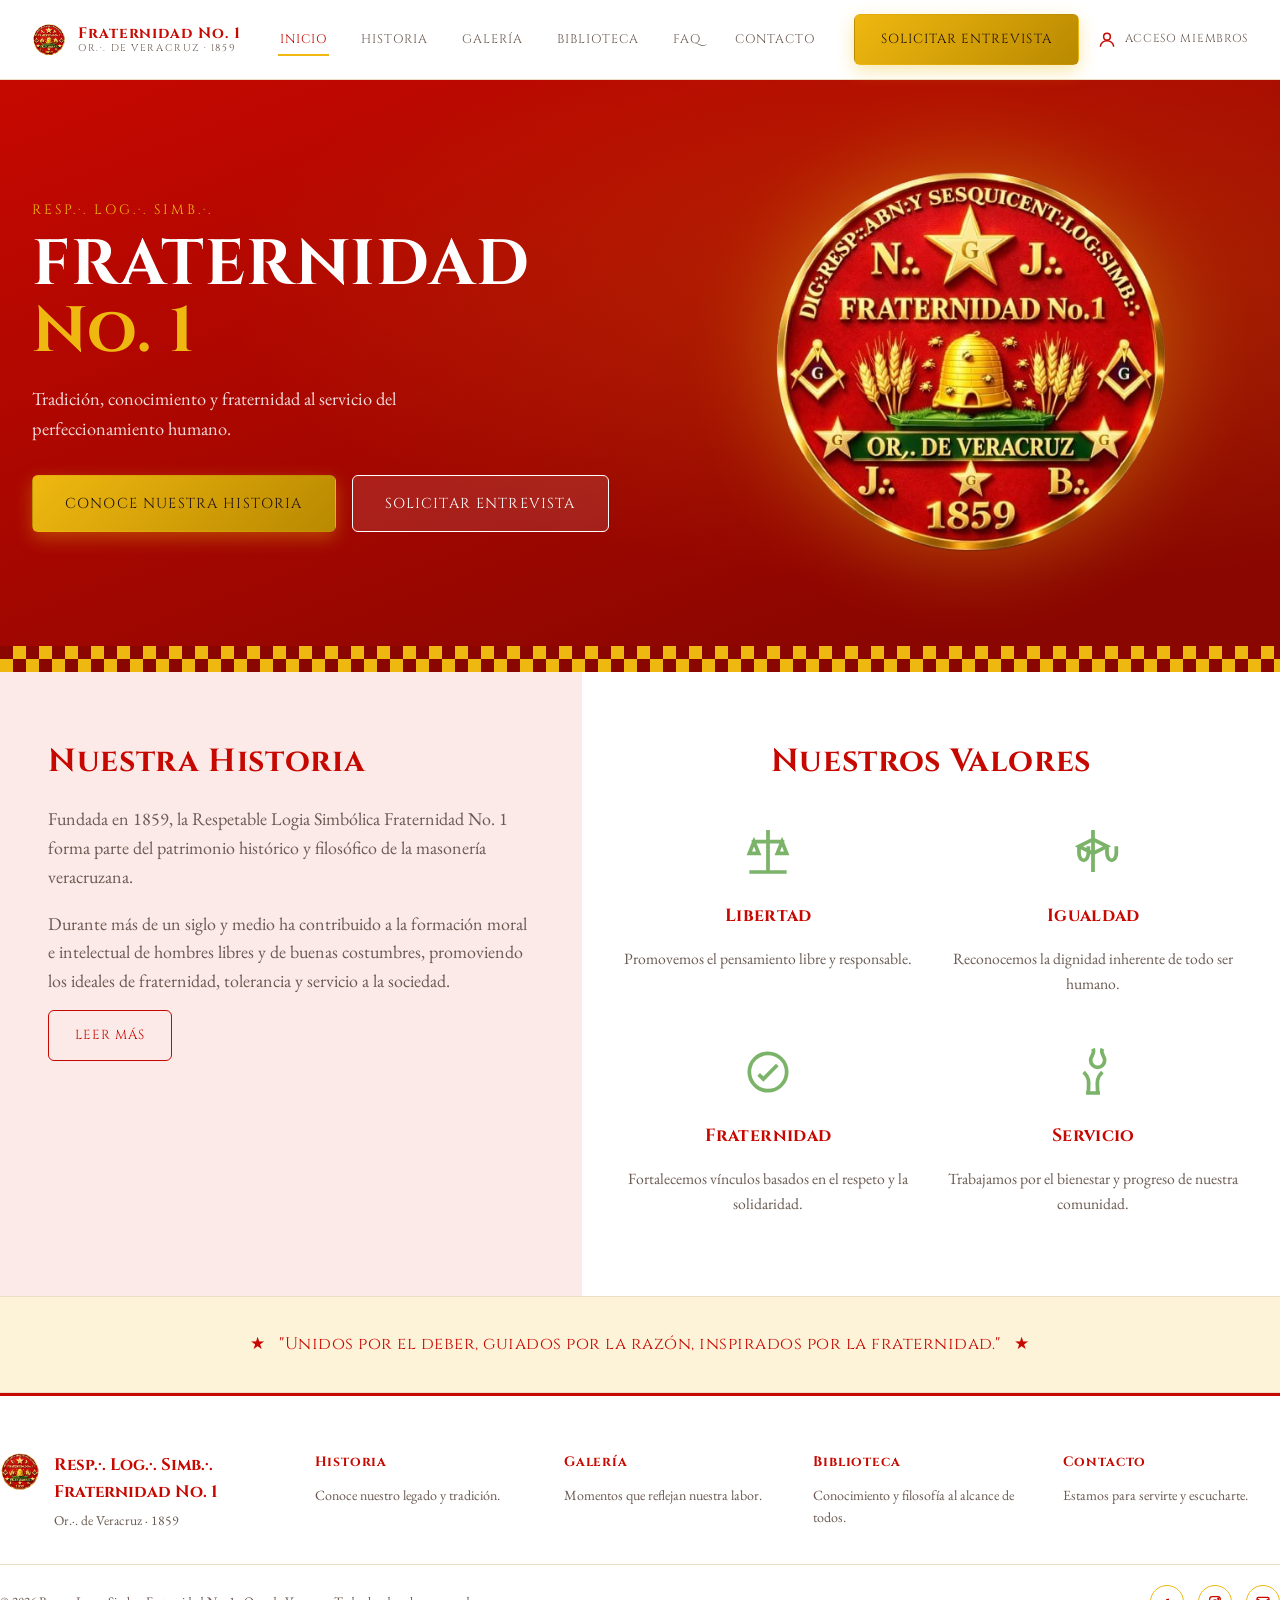
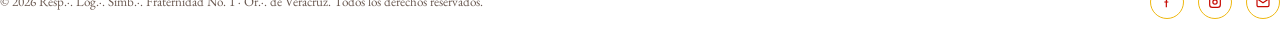
==== index.html @ 9564b1d0 "Corrige imagen rota del héroe en index.html seal.png fue eliminado del repo pero index.html seguía r" ====
<!DOCTYPE html>
<html lang="es">
<head>
<meta charset="UTF-8">
<meta name="viewport" content="width=device-width, initial-scale=1">
<title>Fraternidad No. 1 · Resp.·. Log.·. Simb.·. | Or.·. de Veracruz</title>
<meta name="description" content="Respetable Logia Simbólica Fraternidad No. 1, Or.·. de Veracruz. Tradición, conocimiento y fraternidad desde 1859.">
<link rel="icon" href="assets/img/mark.png" type="image/png">
<link rel="stylesheet" href="assets/css/style.css">
<link rel="preconnect" href="https://fonts.googleapis.com">
<link href="https://fonts.googleapis.com/css2?family=Cinzel:wght@500;600;700&family=EB+Garamond:ital,wght@0,400;0,500;1,400&display=swap" rel="stylesheet">
</head>
<body>

<header class="encabezado">
  <nav class="nav">
    <a href="index.html" class="marca">
      <img src="assets/img/mark.png" class="icono-marca" alt="">
      <span class="texto-marca">
        <strong>Fraternidad No. 1</strong>
        <span>Or.·. de Veracruz · 1859</span>
      </span>
    </a>

    <ul class="nav-links">
      <li><a href="index.html">Inicio</a></li>
      <li><a href="historia.html">Historia</a></li>
      <li><a href="galeria.html">Galería</a></li>
      <li><a href="biblioteca.html">Biblioteca</a></li>
      <li><a href="faq.html">FAQ</a></li>
      <li><a href="contacto.html">Contacto</a></li>
    </ul>

    <div class="nav-acciones">
      <a href="contacto.html#entrevista" class="btn btn-oro">Solicitar Entrevista</a>
      <a href="#" data-enlace="erp" target="_blank" rel="noopener" class="enlace-miembros">
        <svg viewBox="0 0 24 24" fill="none" stroke="currentColor" stroke-width="1.8"><circle cx="12" cy="8" r="4"/><path d="M4 20c0-4 3.6-7 8-7s8 3 8 7"/></svg>
        <span>Acceso Miembros</span>
      </a>
      <button class="nav-alterna" aria-label="Abrir menú">
        <span></span><span></span><span></span>
      </button>
    </div>
  </nav>
</header>

<main>

  <section class="heroe">
    <div class="heroe-grid">
      <div class="heroe-texto">
        <div class="heroe-eyebrow">Resp.·. Log.·. Simb.·.</div>
        <h1>FRATERNIDAD<br><span class="oro">No. 1</span></h1>
        <p>Tradición, conocimiento y fraternidad al servicio del perfeccionamiento humano.</p>
        <div class="heroe-botones">
          <a href="historia.html" class="btn btn-oro btn-grande">Conoce Nuestra Historia</a>
          <a href="contacto.html#entrevista" class="btn btn-contorno btn-grande">Solicitar Entrevista</a>
        </div>
      </div>
      <div class="heroe-arte">
        <img src="assets/img/mark.png" alt="Logotipo de la Resp.·. Log.·. Simb.·. Fraternidad No. 1">
      </div>
    </div>
    <div class="franja-damero"></div>
  </section>

  <section class="historia-valores">
    <div class="panel-historia">
      <h2>Nuestra Historia</h2>
      <p>Fundada en 1859, la Respetable Logia Simbólica Fraternidad No. 1 forma parte del patrimonio histórico y filosófico de la masonería veracruzana.</p>
      <p>Durante más de un siglo y medio ha contribuido a la formación moral e intelectual de hombres libres y de buenas costumbres, promoviendo los ideales de fraternidad, tolerancia y servicio a la sociedad.</p>
      <a href="historia.html" class="btn btn-contorno">Leer Más</a>
    </div>
    <div class="panel-valores">
      <h2>Nuestros Valores</h2>
      <div class="valores-grid">
        <div class="valor">
          <svg class="icono-valor" viewBox="0 0 24 24" fill="none" stroke="currentColor" stroke-width="1.6"><path d="M12 3v18M5 8h14M4 21h16M6 8l-2 5h4l-2-5zm12 0l-2 5h4l-2-5z"/></svg>
          <h3>Libertad</h3>
          <p>Promovemos el pensamiento libre y responsable.</p>
        </div>
        <div class="valor">
          <svg class="icono-valor" viewBox="0 0 24 24" fill="none" stroke="currentColor" stroke-width="1.6"><path d="M12 3v18M12 7l-6 3 6 3 6-3-6-3zM6 10v3a2 3 0 004 0v-3M18 10v3a2 3 0 004 0v-3"/></svg>
          <h3>Igualdad</h3>
          <p>Reconocemos la dignidad inherente de todo ser humano.</p>
        </div>
        <div class="valor">
          <svg class="icono-valor" viewBox="0 0 24 24" fill="none" stroke="currentColor" stroke-width="1.6"><path d="M8 13l2 2 6-6M4 12a8 8 0 1016 0 8 8 0 00-16 0z"/></svg>
          <h3>Fraternidad</h3>
          <p>Fortalecemos vínculos basados en el respeto y la solidaridad.</p>
        </div>
        <div class="valor">
          <svg class="icono-valor" viewBox="0 0 24 24" fill="none" stroke="currentColor" stroke-width="1.6"><path d="M12 2c1 2-1 3-1 5a3 3 0 006 0c0-2-2-3-1-5M9 21h6M10 21c0-4 1-6-2-9M14 21c0-4-1-6 2-9"/></svg>
          <h3>Servicio</h3>
          <p>Trabajamos por el bienestar y progreso de nuestra comunidad.</p>
        </div>
      </div>
    </div>
  </section>

  <section class="franja-cita">
    <p>★ &nbsp; "Unidos por el deber, guiados por la razón, inspirados por la fraternidad." &nbsp; ★</p>
  </section>

</main>

<footer class="pie">
  <div class="contenedor pie-grid">
    <div class="pie-marca">
      <img src="assets/img/mark.png" class="icono-marca" alt="">
      <div>
        <strong>Resp.·. Log.·. Simb.·. Fraternidad No. 1</strong>
        <span>Or.·. de Veracruz · 1859</span>
      </div>
    </div>
    <div class="pie-columna">
      <h4>Historia</h4>
      <p><a href="historia.html">Conoce nuestro legado y tradición.</a></p>
    </div>
    <div class="pie-columna">
      <h4>Galería</h4>
      <p><a href="galeria.html">Momentos que reflejan nuestra labor.</a></p>
    </div>
    <div class="pie-columna">
      <h4>Biblioteca</h4>
      <p><a href="biblioteca.html">Conocimiento y filosofía al alcance de todos.</a></p>
    </div>
    <div class="pie-columna">
      <h4>Contacto</h4>
      <p><a href="contacto.html">Estamos para servirte y escucharte.</a></p>
    </div>
  </div>
  <div class="contenedor pie-inferior">
    <span>© 2026 Resp.·. Log.·. Simb.·. Fraternidad No. 1 · Or.·. de Veracruz. Todos los derechos reservados.</span>
    <div class="pie-social">
      <a href="#" aria-label="Facebook"><svg viewBox="0 0 24 24" fill="none" stroke="currentColor" stroke-width="1.8"><path d="M15 8h-2a2 2 0 00-2 2v10M8 12h6"/></svg></a>
      <a href="#" aria-label="Instagram"><svg viewBox="0 0 24 24" fill="none" stroke="currentColor" stroke-width="1.8"><rect x="4" y="4" width="16" height="16" rx="4"/><circle cx="12" cy="12" r="3.2"/><circle cx="17" cy="7" r="1"/></svg></a>
      <a href="contacto.html" aria-label="Correo"><svg viewBox="0 0 24 24" fill="none" stroke="currentColor" stroke-width="1.8"><rect x="3" y="5" width="18" height="14" rx="2"/><path d="M3 7l9 6 9-6"/></svg></a>
    </div>
  </div>
</footer>

<script src="assets/js/config.js"></script>
<script src="assets/js/main.js"></script>
</body>
</html>
---- assets/css/style.css ----
/* =========================================================
   Fraternidad No. 1 — hoja de estilos del sitio público
   Paleta institucional validada en Memoria_Tecnica.md (MT-0021):
   rojo #C60800, dorado #EFB810, blanco #FFFFFF, verde #7BB369.
   Rojo se usa como color de énfasis (encabezado interno, pie,
   héroe); blanco es el fondo principal de lectura del sitio.
   ========================================================= */

:root{
  --rojo:#C60800;
  --rojo-oscuro:#8a0600;
  --rojo-tenue:#fbeae8;
  --dorado:#EFB810;
  --dorado-oscuro:#b98900;
  --dorado-tenue:#fdf3d8;
  --verde:#7BB369;
  --verde-oscuro:#5c8f4c;
  --blanco:#FFFFFF;
  --texto:#241411;
  --texto-tenue:#6b5a52;
  --borde:#ecdfc6;
  --sombra: 0 12px 30px rgba(198,8,0,.08);
  --radio:6px;
  --fuente-titulo:'Cinzel', Georgia, 'Times New Roman', serif;
  --fuente-texto:'EB Garamond', Georgia, serif;
  --max-ancho:1360px;
}

*,*::before,*::after{box-sizing:border-box;}
html{scroll-behavior:smooth;}
body{
  margin:0;
  background:var(--blanco);
  color:var(--texto);
  font-family:var(--fuente-texto);
  font-size:18px;
  line-height:1.6;
}
img{max-width:100%;display:block;}
a{color:inherit;text-decoration:none;}
ul{list-style:none;margin:0;padding:0;}
h1,h2,h3,h4{
  font-family:var(--fuente-titulo);
  color:var(--rojo);
  margin:0 0 .5em;
  letter-spacing:.02em;
}
.contenedor{
  max-width:var(--max-ancho);
  margin:0 auto;
  padding:0 32px;
}
.oro{color:var(--dorado-oscuro);}
.sr-solo{
  position:absolute;width:1px;height:1px;overflow:hidden;
  clip:rect(0,0,0,0);white-space:nowrap;
}

/* ---------- Botones ---------- */
.btn{
  display:inline-flex;
  align-items:center;
  gap:.5em;
  padding:14px 26px;
  border-radius:var(--radio);
  font-family:var(--fuente-titulo);
  font-size:.82rem;
  letter-spacing:.08em;
  text-transform:uppercase;
  border:1px solid transparent;
  cursor:pointer;
  transition:transform .15s ease, box-shadow .15s ease, background .2s ease;
}
.btn:hover{transform:translateY(-2px);}
.btn-oro{
  background:linear-gradient(135deg,var(--dorado),var(--dorado-oscuro) 100%);
  color:var(--texto);
  box-shadow:0 6px 18px rgba(239,184,16,.35);
}
.btn-oro:hover{box-shadow:0 10px 24px rgba(239,184,16,.5);}
.btn-contorno{
  background:transparent;
  border-color:var(--rojo);
  color:var(--rojo);
}
.btn-contorno:hover{background:var(--rojo-tenue);}
/* variante para botones sobre fondos rojos (héroe, banners internos) */
.heroe .btn-contorno{
  border-color:var(--blanco);
  color:var(--blanco);
  background:rgba(255,255,255,.1);
}
.heroe .btn-contorno:hover{background:rgba(255,255,255,.2);}
.btn-grande{padding:16px 32px;font-size:.9rem;}

/* ---------- Encabezado / navegación ---------- */
.encabezado{
  position:sticky;
  top:0;
  z-index:100;
  background:var(--blanco);
  border-bottom:1px solid var(--borde);
}
.nav{
  display:flex;
  align-items:center;
  justify-content:space-between;
  gap:24px;
  padding:14px 32px;
  max-width:var(--max-ancho);
  margin:0 auto;
}
.marca{
  display:flex;
  align-items:center;
  gap:12px;
  font-family:var(--fuente-titulo);
}
.marca .icono-marca{width:34px;height:34px;color:var(--rojo);flex:none;}
.marca .texto-marca{display:flex;flex-direction:column;line-height:1.15;}
.marca .texto-marca strong{font-size:.95rem;letter-spacing:.06em;color:var(--rojo);}
.marca .texto-marca span{font-size:.62rem;letter-spacing:.16em;color:var(--texto-tenue);text-transform:uppercase;}

.nav-links{
  display:flex;
  gap:30px;
  flex:1;
  justify-content:center;
  font-family:var(--fuente-titulo);
  font-size:.78rem;
  letter-spacing:.08em;
  text-transform:uppercase;
}
.nav-links a{
  padding:6px 2px;
  border-bottom:2px solid transparent;
  color:var(--texto-tenue);
  transition:color .15s ease, border-color .15s ease;
}
.nav-links a:hover,
.nav-links a.activo{color:var(--rojo);border-color:var(--dorado);}

.nav-acciones{display:flex;align-items:center;gap:18px;}
.enlace-miembros{
  display:flex;
  align-items:center;
  gap:8px;
  font-family:var(--fuente-titulo);
  font-size:.72rem;
  letter-spacing:.06em;
  text-transform:uppercase;
  color:var(--texto-tenue);
}
.enlace-miembros svg{width:20px;height:20px;color:var(--rojo);}
.enlace-miembros:hover{color:var(--rojo);}

.nav-alterna{
  display:none;
  flex-direction:column;
  gap:5px;
  background:none;
  border:none;
  cursor:pointer;
  padding:6px;
}
.nav-alterna span{width:24px;height:2px;background:var(--rojo);}

/* ---------- Héroe ---------- */
.heroe{
  position:relative;
  overflow:hidden;
  background:
    radial-gradient(ellipse at 78% 35%, rgba(239,184,16,.18), transparent 55%),
    linear-gradient(160deg, var(--rojo) 0%, var(--rojo-oscuro) 85%);
  padding:76px 0 0;
}
.heroe-grid{
  max-width:var(--max-ancho);
  margin:0 auto;
  padding:0 32px 70px;
  display:grid;
  grid-template-columns:1.05fr .95fr;
  gap:48px;
  align-items:center;
}
.heroe-eyebrow{
  font-family:var(--fuente-titulo);
  letter-spacing:.22em;
  text-transform:uppercase;
  font-size:.85rem;
  color:var(--dorado);
  margin-bottom:10px;
}
.heroe-texto h1{
  font-size:clamp(2.6rem,5vw,4.2rem);
  line-height:1.05;
  margin-bottom:14px;
  color:var(--blanco);
}
.heroe-texto h1 .oro{color:var(--dorado);}
.heroe-texto p{
  font-size:1.15rem;
  color:rgba(255,255,255,.85);
  max-width:46ch;
  margin-bottom:32px;
}
.heroe-botones{display:flex;gap:16px;flex-wrap:wrap;}
.heroe-arte{
  position:relative;
  display:flex;
  justify-content:center;
}
.heroe-arte img{
  width:min(420px,90%);
  filter:drop-shadow(0 0 46px rgba(239,184,16,.4));
}
.franja-damero{
  height:26px;
  background-image:
    linear-gradient(45deg, var(--dorado) 25%, transparent 25%),
    linear-gradient(-45deg, var(--dorado) 25%, transparent 25%),
    linear-gradient(45deg, transparent 75%, var(--dorado) 75%),
    linear-gradient(-45deg, transparent 75%, var(--dorado) 75%);
  background-size:26px 26px;
  background-position:0 0, 0 13px, 13px -13px, -13px 0px;
  background-color:var(--rojo-oscuro);
}

/* ---------- Historia + valores ---------- */
.historia-valores{
  display:grid;
  grid-template-columns:1fr 1.2fr;
}
.panel-historia{
  background:var(--rojo-tenue);
  padding:64px 48px;
}
.panel-historia h2{font-size:2rem;}
.panel-historia p{color:var(--texto-tenue);margin-bottom:14px;}
.panel-valores{
  background:var(--blanco);
  padding:64px 40px;
}
.panel-valores h2{font-size:2rem;text-align:center;margin-bottom:36px;}
.valores-grid{
  display:grid;
  grid-template-columns:repeat(2,1fr);
  gap:32px;
}
.valor{text-align:center;}
.valor .icono-valor{
  width:56px;height:56px;margin:0 auto 14px;color:var(--verde);
}
.valor h3{font-size:1.1rem;margin-bottom:6px;}
.valor p{color:var(--texto-tenue);font-size:.98rem;}

/* ---------- Cita ---------- */
.franja-cita{
  padding:34px 24px;
  text-align:center;
  background:var(--dorado-tenue);
  border-top:1px solid var(--borde);
  border-bottom:1px solid var(--borde);
}
.franja-cita p{
  font-family:var(--fuente-titulo);
  color:var(--rojo);
  letter-spacing:.03em;
  font-size:1.05rem;
  margin:0;
}

/* ---------- Encabezado de página interna ---------- */
.cabecera-pagina{
  padding:70px 0 54px;
  text-align:center;
  background:
    radial-gradient(ellipse at 50% 0%, rgba(239,184,16,.18), transparent 60%),
    linear-gradient(160deg, var(--rojo), var(--rojo-oscuro));
}
.cabecera-pagina .migaja{
  font-size:.8rem;
  letter-spacing:.1em;
  text-transform:uppercase;
  color:rgba(255,255,255,.75);
  margin-bottom:10px;
}
.cabecera-pagina .migaja a{color:var(--dorado);}
.cabecera-pagina h1{font-size:clamp(2.1rem,4vw,3rem);margin:0;color:var(--blanco);}

/* ---------- Secciones genéricas ---------- */
.seccion{padding:76px 0;}
.seccion-alt{background:var(--dorado-tenue);}
.seccion-titulo{text-align:center;max-width:720px;margin:0 auto 48px;}
.seccion-titulo h2{font-size:2.1rem;}
.seccion-titulo p{color:var(--texto-tenue);}

/* ---------- Galería ---------- */
.galeria-grid{
  display:grid;
  grid-template-columns:repeat(3,1fr);
  gap:22px;
}
.galeria-item{
  aspect-ratio:4/3;
  border-radius:var(--radio);
  border:1px solid var(--borde);
  background:var(--rojo-tenue);
  display:flex;
  flex-direction:column;
  align-items:center;
  justify-content:center;
  gap:10px;
  color:var(--texto-tenue);
  text-align:center;
  padding:18px;
}
.galeria-item svg{width:38px;height:38px;color:var(--rojo);}
.galeria-item span{font-size:.85rem;letter-spacing:.03em;}

/* ---------- Biblioteca (landing de enlace) ---------- */
.biblioteca-tarjeta{
  display:grid;
  grid-template-columns:1fr 1fr;
  gap:48px;
  align-items:center;
  background:linear-gradient(160deg,var(--rojo),var(--rojo-oscuro));
  border-radius:var(--radio);
  padding:52px;
}
.biblioteca-tarjeta h2{font-size:1.9rem;color:var(--blanco);}
.biblioteca-tarjeta p{color:rgba(255,255,255,.85);margin-bottom:26px;}
.biblioteca-lista{margin:0 0 28px;padding:0;}
.biblioteca-lista li{
  padding-left:26px;
  position:relative;
  color:rgba(255,255,255,.85);
  margin-bottom:10px;
}
.biblioteca-lista li::before{
  content:'✦';
  position:absolute;left:0;top:0;
  color:var(--dorado);
}
.biblioteca-arte{
  border:1px dashed rgba(255,255,255,.45);
  border-radius:var(--radio);
  padding:40px;
  text-align:center;
  color:rgba(255,255,255,.85);
}
.biblioteca-arte svg{width:64px;height:64px;color:var(--dorado);margin:0 auto 14px;}

.tarjetas-tres{
  display:grid;
  grid-template-columns:repeat(3,1fr);
  gap:26px;
  margin-top:56px;
}
.tarjeta-simple{
  background:var(--blanco);
  border:1px solid var(--borde);
  border-radius:var(--radio);
  padding:28px;
  box-shadow:var(--sombra);
}
.tarjeta-simple svg{width:32px;height:32px;color:var(--verde);margin-bottom:12px;}
.tarjeta-simple h3{font-size:1.05rem;margin-bottom:8px;}
.tarjeta-simple p{color:var(--texto-tenue);font-size:.96rem;margin:0;}

/* ---------- FAQ ---------- */
.faq-lista{max-width:820px;margin:0 auto;}
.faq-item{
  border-bottom:1px solid var(--borde);
}
.faq-pregunta{
  width:100%;
  text-align:left;
  background:none;
  border:none;
  color:var(--texto);
  font-family:var(--fuente-titulo);
  font-size:1.05rem;
  padding:22px 4px;
  display:flex;
  justify-content:space-between;
  align-items:center;
  cursor:pointer;
  gap:16px;
}
.faq-pregunta .mas{color:var(--rojo);font-size:1.4rem;transition:transform .2s ease;flex:none;}
.faq-item.abierto .mas{transform:rotate(45deg);}
.faq-respuesta{
  max-height:0;
  overflow:hidden;
  transition:max-height .25s ease;
  color:var(--texto-tenue);
}
.faq-item.abierto .faq-respuesta{max-height:280px;}
.faq-respuesta p{padding:0 4px 22px;margin:0;}

/* ---------- Contacto ---------- */
.contacto-grid{
  display:grid;
  grid-template-columns:1fr 1fr;
  gap:48px;
}
.contacto-info .item-contacto{
  display:flex;
  gap:16px;
  margin-bottom:26px;
}
.contacto-info svg{width:26px;height:26px;color:var(--rojo);flex:none;}
.contacto-info h3{font-size:1rem;margin-bottom:4px;}
.contacto-info p{color:var(--texto-tenue);margin:0;}

.form-contacto{
  background:var(--dorado-tenue);
  border:1px solid var(--borde);
  border-radius:var(--radio);
  padding:36px;
  display:flex;
  flex-direction:column;
  gap:18px;
}
.campo{display:flex;flex-direction:column;gap:6px;}
.campo label{
  font-family:var(--fuente-titulo);
  font-size:.72rem;
  letter-spacing:.08em;
  text-transform:uppercase;
  color:var(--texto-tenue);
}
.campo input,.campo textarea,.campo select{
  background:var(--blanco);
  border:1px solid var(--borde);
  border-radius:4px;
  padding:12px 14px;
  color:var(--texto);
  font-family:var(--fuente-texto);
  font-size:1rem;
}
.campo input:focus,.campo textarea:focus,.campo select:focus{
  outline:none;
  border-color:var(--rojo);
}
.nota-form{font-size:.85rem;color:var(--texto-tenue);margin:0;}

/* ---------- Pie de página ---------- */
.pie{background:var(--blanco);border-top:3px solid var(--rojo);}
.pie-grid{
  display:grid;
  grid-template-columns:1.3fr repeat(4,1fr);
  gap:32px;
  padding:56px 0 32px;
}
.pie-marca{display:flex;gap:14px;}
.pie-marca .icono-marca{width:40px;height:40px;color:var(--rojo);flex:none;}
.pie-marca strong{display:block;font-family:var(--fuente-titulo);color:var(--rojo);font-size:1.05rem;}
.pie-marca span{display:block;color:var(--texto-tenue);font-size:.85rem;margin-top:4px;}
.pie-columna h4{
  font-family:var(--fuente-titulo);
  font-size:.85rem;
  letter-spacing:.06em;
  color:var(--rojo);
  margin-bottom:10px;
}
.pie-columna p{color:var(--texto-tenue);font-size:.88rem;margin:0;}
.pie-columna a:hover{color:var(--rojo);}
.pie-inferior{
  border-top:1px solid var(--borde);
  padding:20px 0;
  display:flex;
  justify-content:space-between;
  align-items:center;
  flex-wrap:wrap;
  gap:12px;
  color:var(--texto-tenue);
  font-size:.82rem;
}
.pie-social{display:flex;gap:14px;}
.pie-social a{
  width:34px;height:34px;
  border:1px solid var(--dorado);
  border-radius:50%;
  display:flex;align-items:center;justify-content:center;
  color:var(--rojo);
}
.pie-social svg{width:16px;height:16px;}

/* ---------- Responsivo ---------- */
@media (max-width:980px){
  .heroe-grid,.historia-valores,.contacto-grid,.biblioteca-tarjeta{grid-template-columns:1fr;}
  .panel-historia,.panel-valores{padding:48px 28px;}
  .valores-grid,.galeria-grid,.tarjetas-tres{grid-template-columns:repeat(2,1fr);}
  .pie-grid{grid-template-columns:repeat(2,1fr);}
}
@media (max-width:760px){
  .nav-links,.nav-acciones .btn,.enlace-miembros span{display:none;}
  .nav-alterna{display:flex;}
  .nav.abierto .nav-links{
    display:flex;
    position:absolute;
    top:100%;left:0;right:0;
    background:var(--blanco);
    flex-direction:column;
    padding:20px 32px;
    gap:16px;
    border-bottom:1px solid var(--borde);
  }
  .valores-grid,.galeria-grid,.tarjetas-tres{grid-template-columns:1fr;}
  .pie-grid{grid-template-columns:1fr;}
}
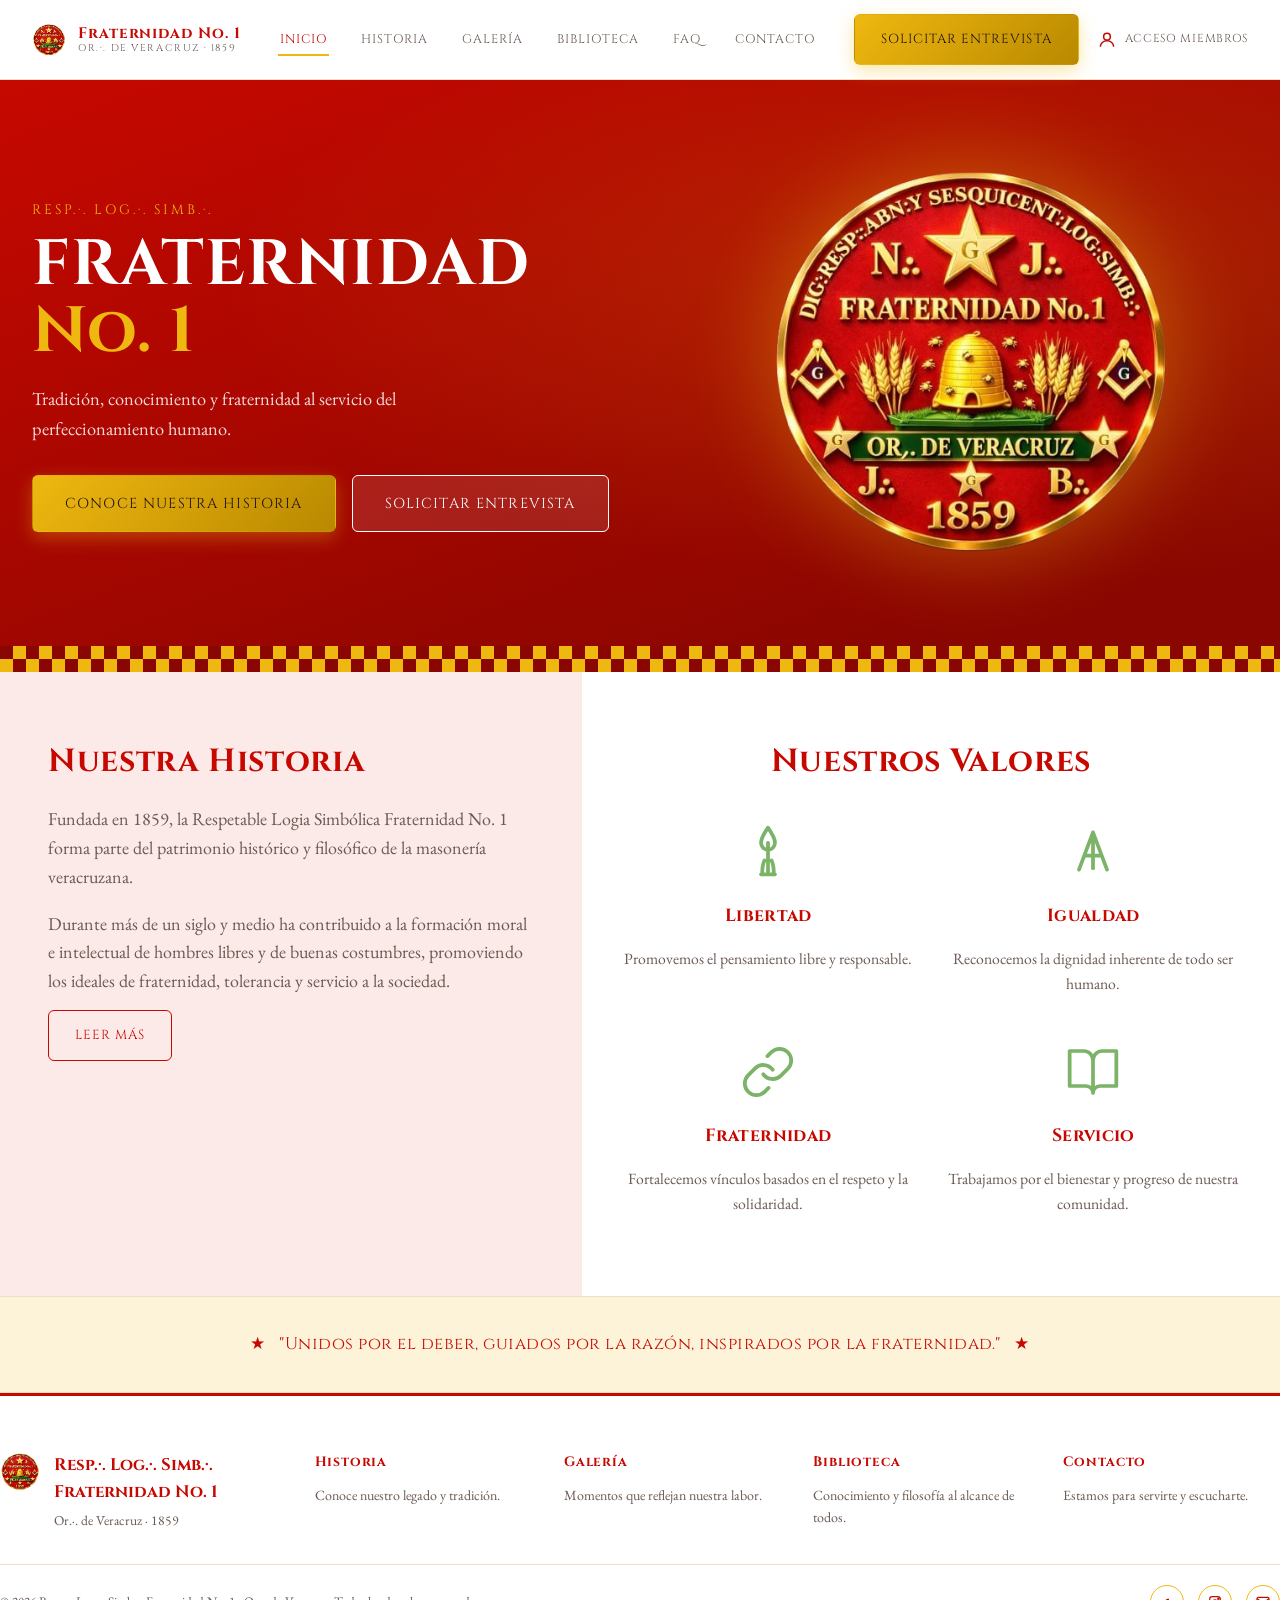
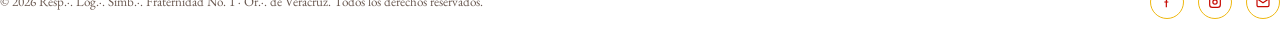
==== commit a4c1a2e2: "Sustituye íconos genéricos de Nuestros Valores por símbolos institucionales Los íconos previos (bala" ====
--- a/index.html
+++ b/index.html
@@ -75,22 +75,22 @@
       <h2>Nuestros Valores</h2>
       <div class="valores-grid">
         <div class="valor">
-          <svg class="icono-valor" viewBox="0 0 24 24" fill="none" stroke="currentColor" stroke-width="1.6"><path d="M12 3v18M5 8h14M4 21h16M6 8l-2 5h4l-2-5zm12 0l-2 5h4l-2-5z"/></svg>
+          <svg class="icono-valor" viewBox="0 0 24 24" fill="none" stroke="currentColor" stroke-width="1.6" stroke-linecap="round" stroke-linejoin="round"><path d="M12 2c1.8 2.6 3 4.6 3 6.5a3 3 0 01-6 0c0-1.9 1.2-3.9 3-6.5z M12 8.5V22 M9 22h6 M9.5 22c0-3 .3-4.6 1-6 M14.5 22c0-3-.3-4.6-1-6"/></svg>
           <h3>Libertad</h3>
           <p>Promovemos el pensamiento libre y responsable.</p>
         </div>
         <div class="valor">
-          <svg class="icono-valor" viewBox="0 0 24 24" fill="none" stroke="currentColor" stroke-width="1.6"><path d="M12 3v18M12 7l-6 3 6 3 6-3-6-3zM6 10v3a2 3 0 004 0v-3M18 10v3a2 3 0 004 0v-3"/></svg>
+          <svg class="icono-valor" viewBox="0 0 24 24" fill="none" stroke="currentColor" stroke-width="1.6" stroke-linecap="round" stroke-linejoin="round"><path d="M12 4L6 20 M12 4L18 20 M8.5 14h7 M12 4v14.5"/><circle cx="12" cy="19.3" r="0.9" fill="currentColor" stroke="none"/></svg>
           <h3>Igualdad</h3>
           <p>Reconocemos la dignidad inherente de todo ser humano.</p>
         </div>
         <div class="valor">
-          <svg class="icono-valor" viewBox="0 0 24 24" fill="none" stroke="currentColor" stroke-width="1.6"><path d="M8 13l2 2 6-6M4 12a8 8 0 1016 0 8 8 0 00-16 0z"/></svg>
+          <svg class="icono-valor" viewBox="0 0 24 24" fill="none" stroke="currentColor" stroke-width="1.6" stroke-linecap="round" stroke-linejoin="round"><path d="M10 13a5 5 0 007.54.54l3-3a5 5 0 00-7.07-7.07l-1.72 1.71 M14 11a5 5 0 00-7.54-.54l-3 3a5 5 0 007.07 7.07l1.71-1.71"/></svg>
           <h3>Fraternidad</h3>
           <p>Fortalecemos vínculos basados en el respeto y la solidaridad.</p>
         </div>
         <div class="valor">
-          <svg class="icono-valor" viewBox="0 0 24 24" fill="none" stroke="currentColor" stroke-width="1.6"><path d="M12 2c1 2-1 3-1 5a3 3 0 006 0c0-2-2-3-1-5M9 21h6M10 21c0-4 1-6-2-9M14 21c0-4-1-6 2-9"/></svg>
+          <svg class="icono-valor" viewBox="0 0 24 24" fill="none" stroke="currentColor" stroke-width="1.6" stroke-linecap="round" stroke-linejoin="round"><path d="M2 3h6a4 4 0 014 4v14a3 3 0 00-3-3H2z M22 3h-6a4 4 0 00-4 4v14a3 3 0 013-3h7z"/></svg>
           <h3>Servicio</h3>
           <p>Trabajamos por el bienestar y progreso de nuestra comunidad.</p>
         </div>
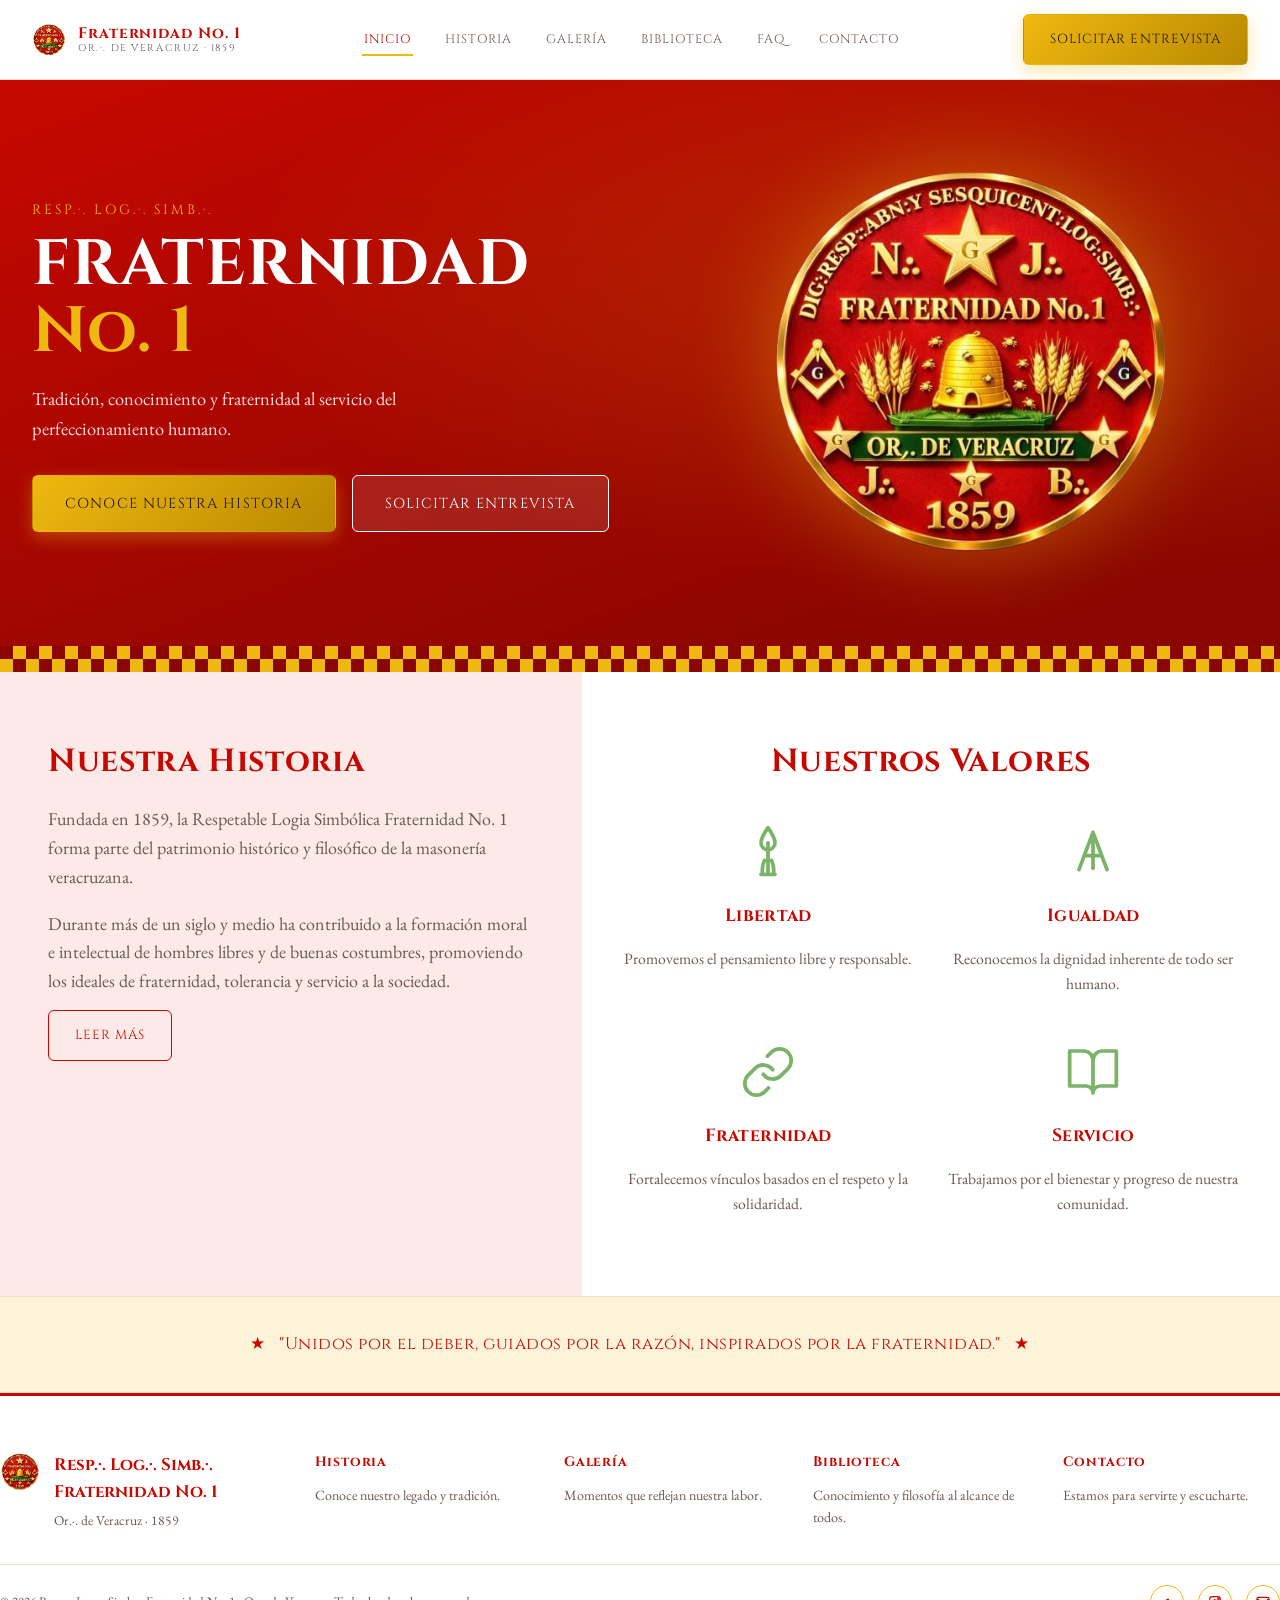
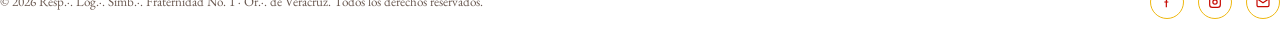
==== commit 8ea01372: "Quita enlace de Acceso Miembros del menú de navegación El nuevo Fraternitas-ERP aún no está listo pa" ====
--- a/index.html
+++ b/index.html
@@ -33,10 +33,6 @@
 
     <div class="nav-acciones">
       <a href="contacto.html#entrevista" class="btn btn-oro">Solicitar Entrevista</a>
-      <a href="#" data-enlace="erp" target="_blank" rel="noopener" class="enlace-miembros">
-        <svg viewBox="0 0 24 24" fill="none" stroke="currentColor" stroke-width="1.8"><circle cx="12" cy="8" r="4"/><path d="M4 20c0-4 3.6-7 8-7s8 3 8 7"/></svg>
-        <span>Acceso Miembros</span>
-      </a>
       <button class="nav-alterna" aria-label="Abrir menú">
         <span></span><span></span><span></span>
       </button>
@@ -133,8 +129,8 @@
   <div class="contenedor pie-inferior">
     <span>© 2026 Resp.·. Log.·. Simb.·. Fraternidad No. 1 · Or.·. de Veracruz. Todos los derechos reservados.</span>
     <div class="pie-social">
-      <a href="#" aria-label="Facebook"><svg viewBox="0 0 24 24" fill="none" stroke="currentColor" stroke-width="1.8"><path d="M15 8h-2a2 2 0 00-2 2v10M8 12h6"/></svg></a>
-      <a href="#" aria-label="Instagram"><svg viewBox="0 0 24 24" fill="none" stroke="currentColor" stroke-width="1.8"><rect x="4" y="4" width="16" height="16" rx="4"/><circle cx="12" cy="12" r="3.2"/><circle cx="17" cy="7" r="1"/></svg></a>
+      <a href="https://www.facebook.com/rlsfraternidadnum1" target="_blank" rel="noopener" aria-label="Facebook"><svg viewBox="0 0 24 24" fill="none" stroke="currentColor" stroke-width="1.8"><path d="M15 8h-2a2 2 0 00-2 2v10M8 12h6"/></svg></a>
+      <a href="https://www.instagram.com/r.l.s.fraternidad.no.1/" target="_blank" rel="noopener" aria-label="Instagram"><svg viewBox="0 0 24 24" fill="none" stroke="currentColor" stroke-width="1.8"><rect x="4" y="4" width="16" height="16" rx="4"/><circle cx="12" cy="12" r="3.2"/><circle cx="17" cy="7" r="1"/></svg></a>
       <a href="contacto.html" aria-label="Correo"><svg viewBox="0 0 24 24" fill="none" stroke="currentColor" stroke-width="1.8"><rect x="3" y="5" width="18" height="14" rx="2"/><path d="M3 7l9 6 9-6"/></svg></a>
     </div>
   </div>
--- a/assets/css/style.css
+++ b/assets/css/style.css
@@ -141,18 +141,6 @@
 .nav-links a.activo{color:var(--rojo);border-color:var(--dorado);}
 
 .nav-acciones{display:flex;align-items:center;gap:18px;}
-.enlace-miembros{
-  display:flex;
-  align-items:center;
-  gap:8px;
-  font-family:var(--fuente-titulo);
-  font-size:.72rem;
-  letter-spacing:.06em;
-  text-transform:uppercase;
-  color:var(--texto-tenue);
-}
-.enlace-miembros svg{width:20px;height:20px;color:var(--rojo);}
-.enlace-miembros:hover{color:var(--rojo);}
 
 .nav-alterna{
   display:none;
@@ -496,7 +484,7 @@
   .pie-grid{grid-template-columns:repeat(2,1fr);}
 }
 @media (max-width:760px){
-  .nav-links,.nav-acciones .btn,.enlace-miembros span{display:none;}
+  .nav-links,.nav-acciones .btn{display:none;}
   .nav-alterna{display:flex;}
   .nav.abierto .nav-links{
     display:flex;
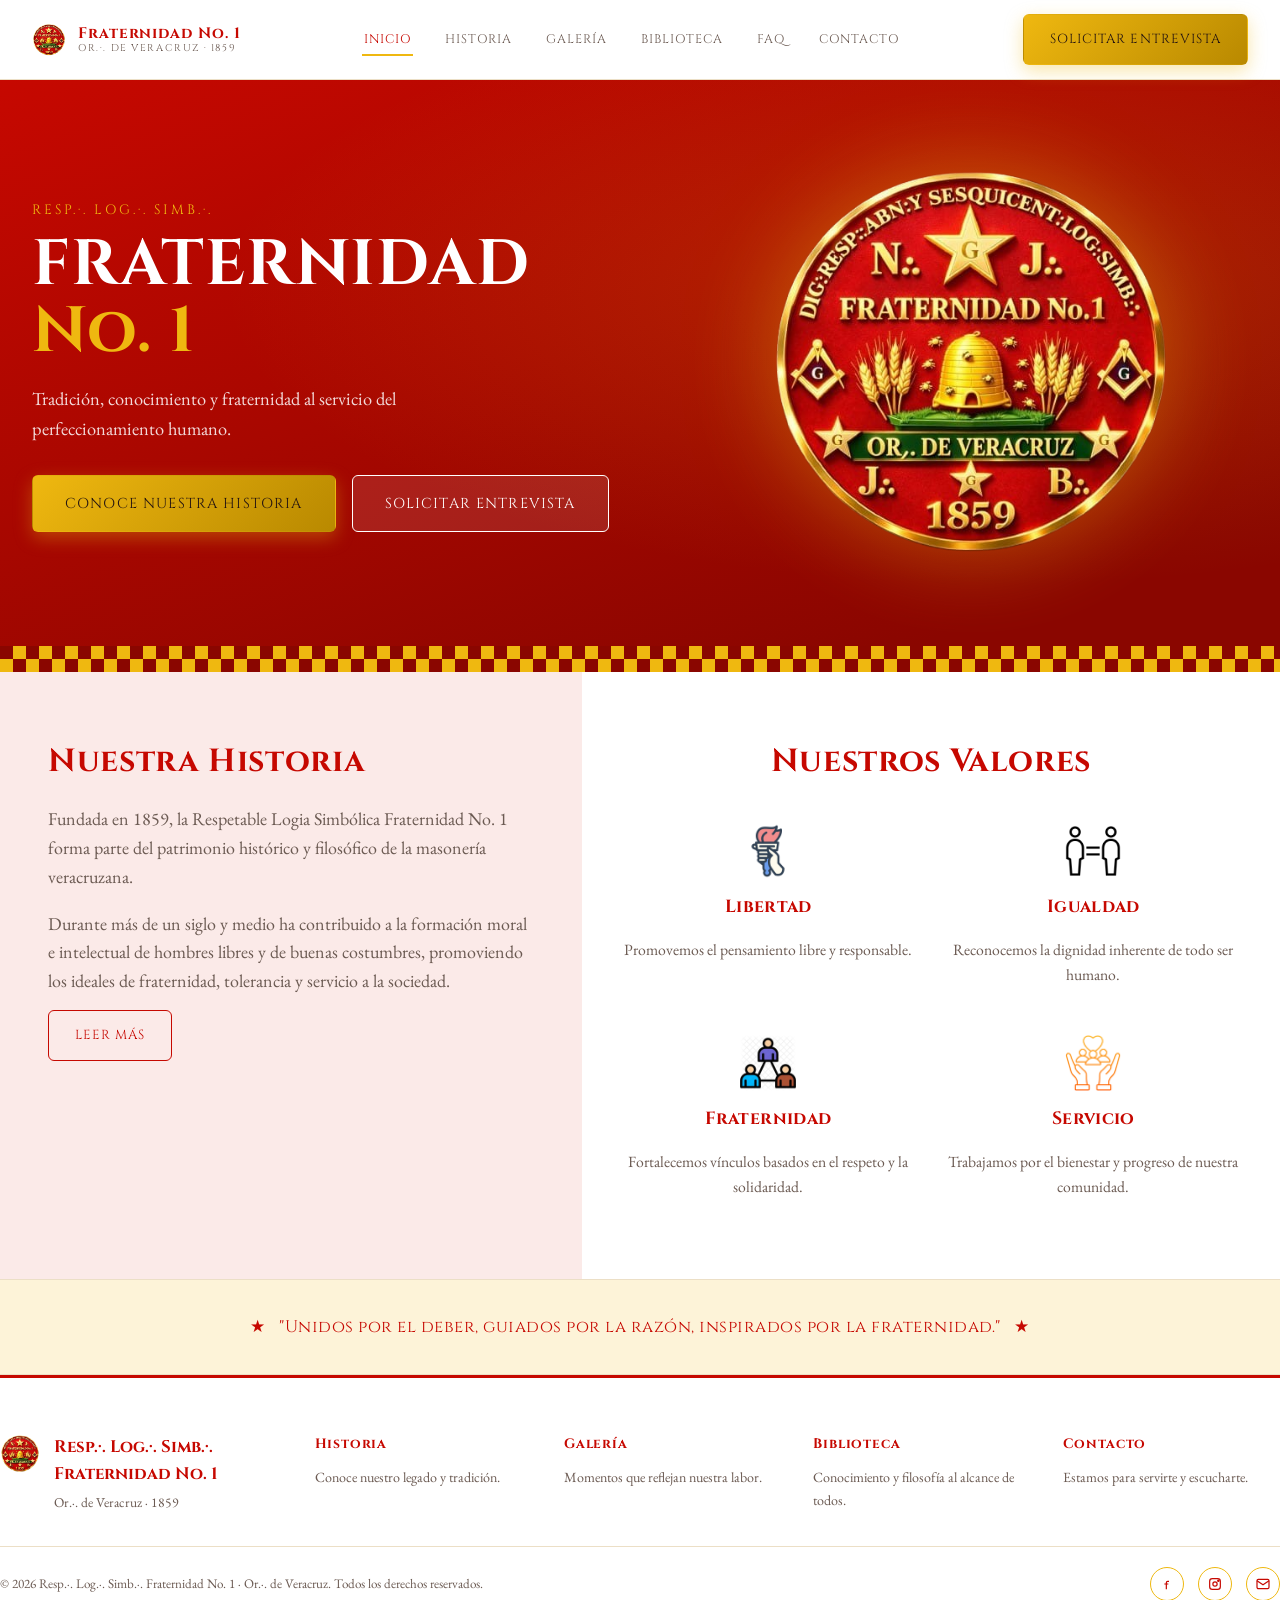
==== commit 60006648: "Reemplaza íconos SVG de Nuestros Valores por imágenes institucionales Co-Authored-By: Claude Sonnet " ====
--- a/index.html
+++ b/index.html
@@ -71,22 +71,22 @@
       <h2>Nuestros Valores</h2>
       <div class="valores-grid">
         <div class="valor">
-          <svg class="icono-valor" viewBox="0 0 24 24" fill="none" stroke="currentColor" stroke-width="1.6" stroke-linecap="round" stroke-linejoin="round"><path d="M12 2c1.8 2.6 3 4.6 3 6.5a3 3 0 01-6 0c0-1.9 1.2-3.9 3-6.5z M12 8.5V22 M9 22h6 M9.5 22c0-3 .3-4.6 1-6 M14.5 22c0-3-.3-4.6-1-6"/></svg>
+          <img class="icono-valor" src="assets/img/libertad.png" alt="">
           <h3>Libertad</h3>
           <p>Promovemos el pensamiento libre y responsable.</p>
         </div>
         <div class="valor">
-          <svg class="icono-valor" viewBox="0 0 24 24" fill="none" stroke="currentColor" stroke-width="1.6" stroke-linecap="round" stroke-linejoin="round"><path d="M12 4L6 20 M12 4L18 20 M8.5 14h7 M12 4v14.5"/><circle cx="12" cy="19.3" r="0.9" fill="currentColor" stroke="none"/></svg>
+          <img class="icono-valor" src="assets/img/equality.jpg" alt="">
           <h3>Igualdad</h3>
           <p>Reconocemos la dignidad inherente de todo ser humano.</p>
         </div>
         <div class="valor">
-          <svg class="icono-valor" viewBox="0 0 24 24" fill="none" stroke="currentColor" stroke-width="1.6" stroke-linecap="round" stroke-linejoin="round"><path d="M10 13a5 5 0 007.54.54l3-3a5 5 0 00-7.07-7.07l-1.72 1.71 M14 11a5 5 0 00-7.54-.54l-3 3a5 5 0 007.07 7.07l1.71-1.71"/></svg>
+          <img class="icono-valor" src="assets/img/fraternidad.png" alt="">
           <h3>Fraternidad</h3>
           <p>Fortalecemos vínculos basados en el respeto y la solidaridad.</p>
         </div>
         <div class="valor">
-          <svg class="icono-valor" viewBox="0 0 24 24" fill="none" stroke="currentColor" stroke-width="1.6" stroke-linecap="round" stroke-linejoin="round"><path d="M2 3h6a4 4 0 014 4v14a3 3 0 00-3-3H2z M22 3h-6a4 4 0 00-4 4v14a3 3 0 013-3h7z"/></svg>
+          <img class="icono-valor" src="assets/img/servicio.png" alt="">
           <h3>Servicio</h3>
           <p>Trabajamos por el bienestar y progreso de nuestra comunidad.</p>
         </div>
--- a/assets/css/style.css
+++ b/assets/css/style.css
@@ -237,7 +237,8 @@
 }
 .valor{text-align:center;}
 .valor .icono-valor{
-  width:56px;height:56px;margin:0 auto 14px;color:var(--verde);
+  width:56px;height:56px;margin:0 auto 14px;
+  object-fit:contain;
 }
 .valor h3{font-size:1.1rem;margin-bottom:6px;}
 .valor p{color:var(--texto-tenue);font-size:.98rem;}
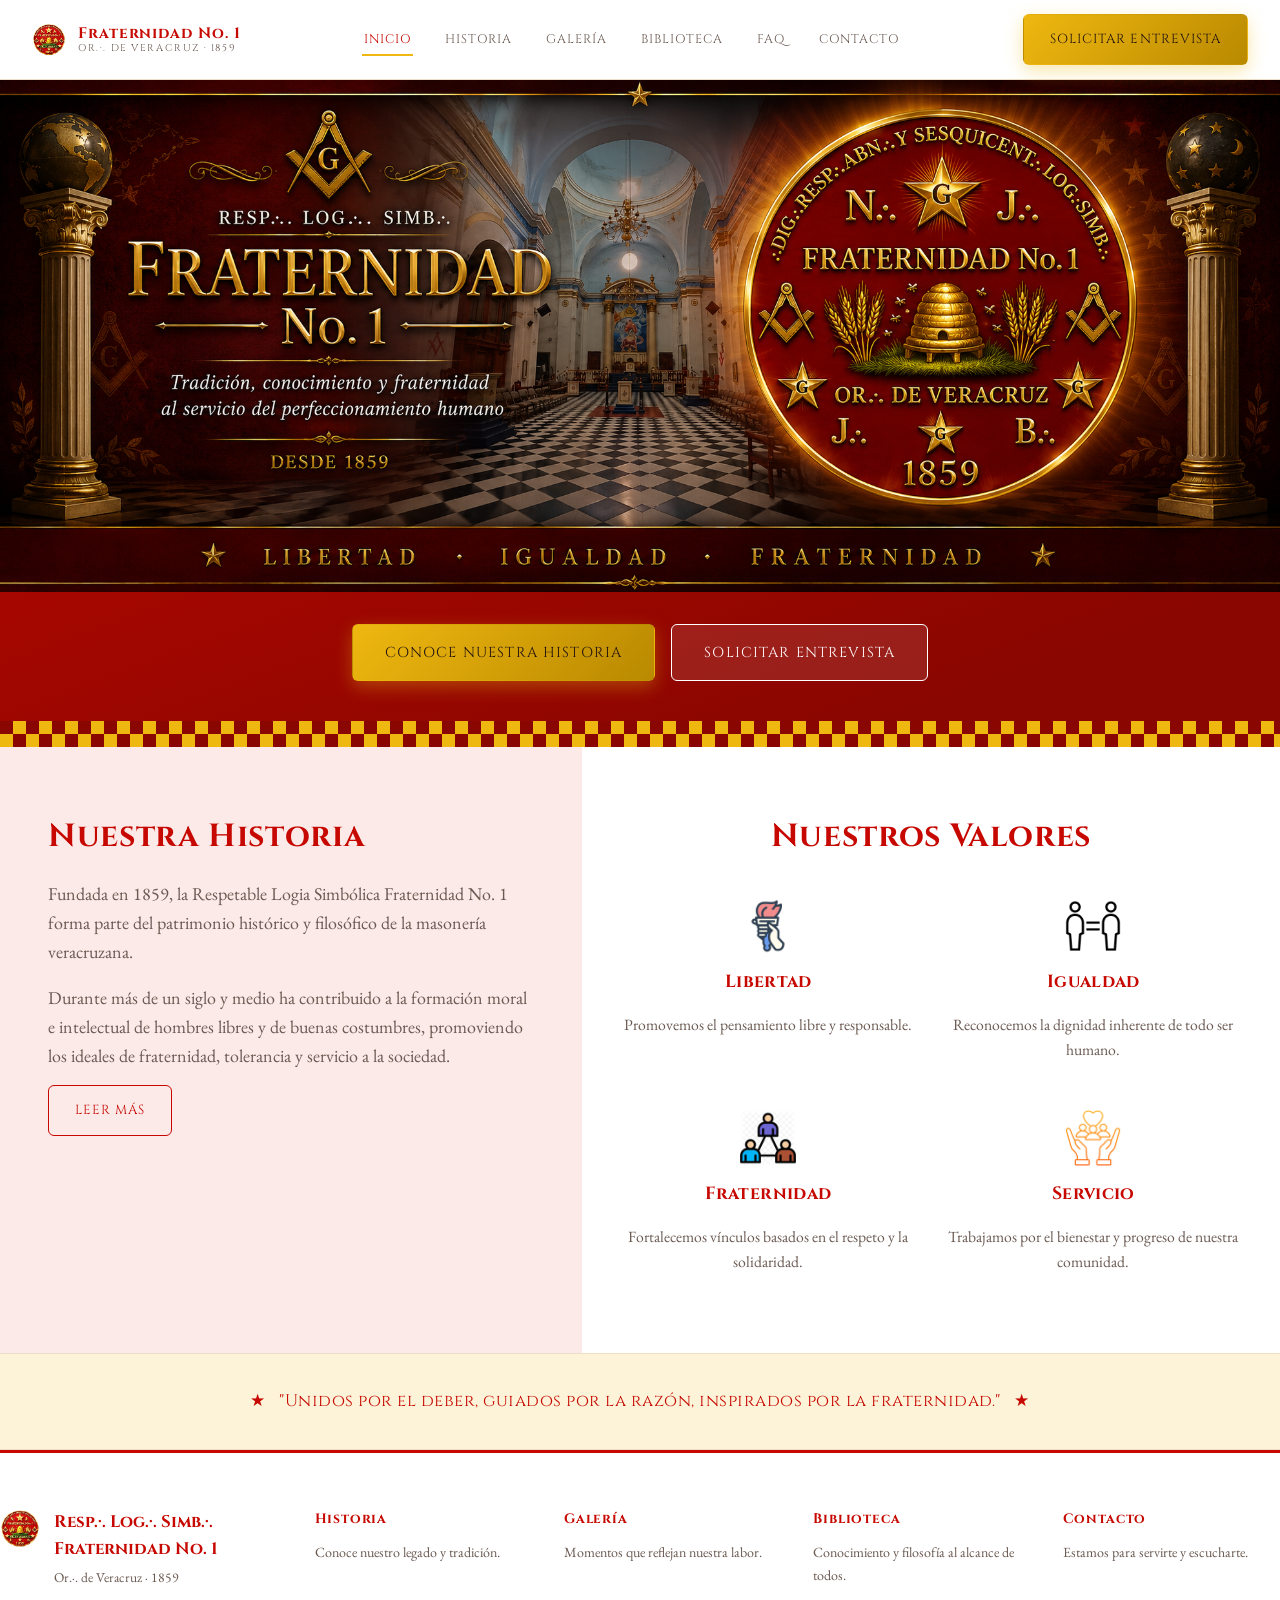
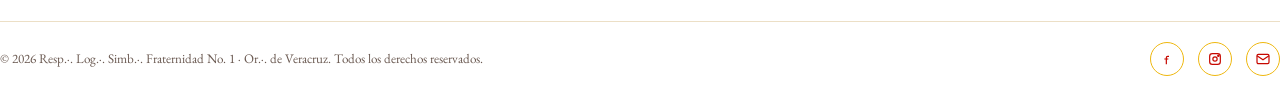
==== commit 98226e81: "Sustituye el héroe por la imagen institucional banner.png Se retira el título, texto y logotipo del " ====
--- a/index.html
+++ b/index.html
@@ -43,19 +43,12 @@
 <main>
 
   <section class="heroe">
-    <div class="heroe-grid">
-      <div class="heroe-texto">
-        <div class="heroe-eyebrow">Resp.·. Log.·. Simb.·.</div>
-        <h1>FRATERNIDAD<br><span class="oro">No. 1</span></h1>
-        <p>Tradición, conocimiento y fraternidad al servicio del perfeccionamiento humano.</p>
-        <div class="heroe-botones">
-          <a href="historia.html" class="btn btn-oro btn-grande">Conoce Nuestra Historia</a>
-          <a href="contacto.html#entrevista" class="btn btn-contorno btn-grande">Solicitar Entrevista</a>
-        </div>
-      </div>
-      <div class="heroe-arte">
-        <img src="assets/img/mark.png" alt="Logotipo de la Resp.·. Log.·. Simb.·. Fraternidad No. 1">
-      </div>
+    <div class="heroe-imagen">
+      <img src="assets/img/banner.png" alt="Fraternidad No. 1 · Resp.·. Log.·. Simb.·. · Or.·. de Veracruz · Desde 1859">
+    </div>
+    <div class="heroe-botones">
+      <a href="historia.html" class="btn btn-oro btn-grande">Conoce Nuestra Historia</a>
+      <a href="contacto.html#entrevista" class="btn btn-contorno btn-grande">Solicitar Entrevista</a>
     </div>
     <div class="franja-damero"></div>
   </section>
--- a/assets/css/style.css
+++ b/assets/css/style.css
@@ -157,50 +157,19 @@
 .heroe{
   position:relative;
   overflow:hidden;
-  background:
-    radial-gradient(ellipse at 78% 35%, rgba(239,184,16,.18), transparent 55%),
-    linear-gradient(160deg, var(--rojo) 0%, var(--rojo-oscuro) 85%);
-  padding:76px 0 0;
-}
-.heroe-grid{
-  max-width:var(--max-ancho);
-  margin:0 auto;
-  padding:0 32px 70px;
-  display:grid;
-  grid-template-columns:1.05fr .95fr;
-  gap:48px;
-  align-items:center;
-}
-.heroe-eyebrow{
-  font-family:var(--fuente-titulo);
-  letter-spacing:.22em;
-  text-transform:uppercase;
-  font-size:.85rem;
-  color:var(--dorado);
-  margin-bottom:10px;
-}
-.heroe-texto h1{
-  font-size:clamp(2.6rem,5vw,4.2rem);
-  line-height:1.05;
-  margin-bottom:14px;
-  color:var(--blanco);
-}
-.heroe-texto h1 .oro{color:var(--dorado);}
-.heroe-texto p{
-  font-size:1.15rem;
-  color:rgba(255,255,255,.85);
-  max-width:46ch;
-  margin-bottom:32px;
-}
-.heroe-botones{display:flex;gap:16px;flex-wrap:wrap;}
-.heroe-arte{
-  position:relative;
-  display:flex;
+  background:linear-gradient(160deg, var(--rojo) 0%, var(--rojo-oscuro) 85%);
+}
+.heroe-imagen img{
+  width:100%;
+  height:auto;
+  display:block;
+}
+.heroe-botones{
+  display:flex;
+  gap:16px;
+  flex-wrap:wrap;
   justify-content:center;
-}
-.heroe-arte img{
-  width:min(420px,90%);
-  filter:drop-shadow(0 0 46px rgba(239,184,16,.4));
+  padding:32px 32px 40px;
 }
 .franja-damero{
   height:26px;
@@ -479,7 +448,7 @@
 
 /* ---------- Responsivo ---------- */
 @media (max-width:980px){
-  .heroe-grid,.historia-valores,.contacto-grid,.biblioteca-tarjeta{grid-template-columns:1fr;}
+  .historia-valores,.contacto-grid,.biblioteca-tarjeta{grid-template-columns:1fr;}
   .panel-historia,.panel-valores{padding:48px 28px;}
   .valores-grid,.galeria-grid,.tarjetas-tres{grid-template-columns:repeat(2,1fr);}
   .pie-grid{grid-template-columns:repeat(2,1fr);}
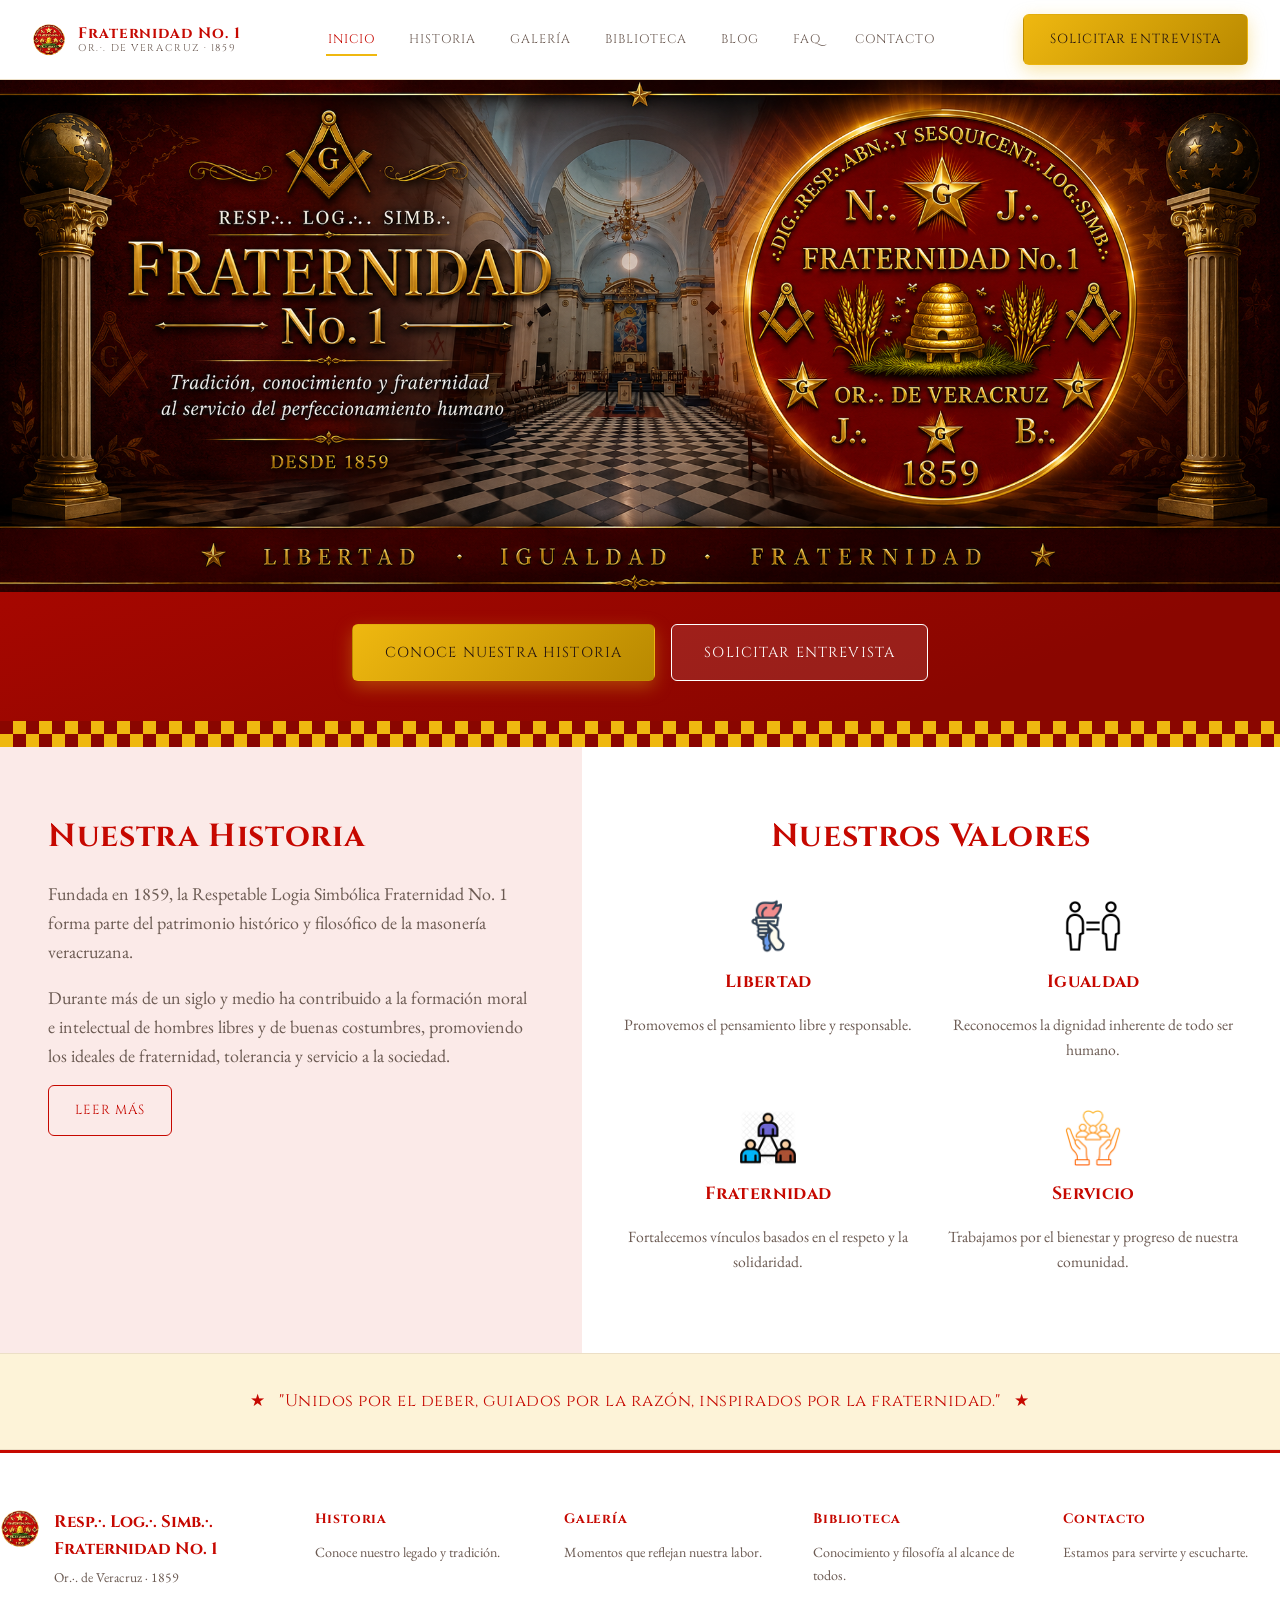
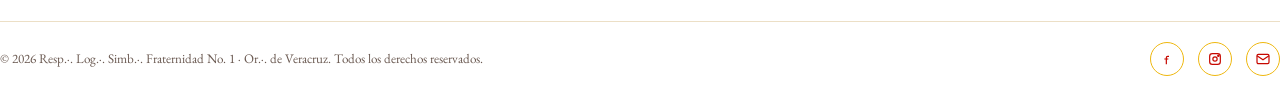
==== commit f09aca84: "fix: exponer blog en la navegación institucional" ====
--- a/index.html
+++ b/index.html
@@ -27,6 +27,7 @@
       <li><a href="historia.html">Historia</a></li>
       <li><a href="galeria.html">Galería</a></li>
       <li><a href="biblioteca.html">Biblioteca</a></li>
+      <li><a href="blog.html">Blog</a></li>
       <li><a href="faq.html">FAQ</a></li>
       <li><a href="contacto.html">Contacto</a></li>
     </ul>
--- a/assets/css/style.css
+++ b/assets/css/style.css
@@ -260,21 +260,32 @@
   gap:22px;
 }
 .galeria-item{
+  position:relative;
   aspect-ratio:4/3;
   border-radius:var(--radio);
   border:1px solid var(--borde);
   background:var(--rojo-tenue);
-  display:flex;
-  flex-direction:column;
-  align-items:center;
-  justify-content:center;
-  gap:10px;
-  color:var(--texto-tenue);
-  text-align:center;
-  padding:18px;
-}
-.galeria-item svg{width:38px;height:38px;color:var(--rojo);}
-.galeria-item span{font-size:.85rem;letter-spacing:.03em;}
+  overflow:hidden;
+  box-shadow:var(--sombra);
+}
+.galeria-item img{
+  width:100%;
+  height:100%;
+  object-fit:cover;
+  display:block;
+}
+.galeria-item span{
+  position:absolute;
+  left:0;
+  right:0;
+  bottom:0;
+  padding:14px 16px;
+  font-size:.85rem;
+  letter-spacing:.03em;
+  text-transform:uppercase;
+  color:var(--blanco);
+  background:linear-gradient(180deg,transparent,rgba(9,9,9,.78));
+}
 
 /* ---------- Biblioteca (landing de enlace) ---------- */
 .biblioteca-tarjeta{
@@ -301,13 +312,103 @@
   color:var(--dorado);
 }
 .biblioteca-arte{
+  display:flex;
+  flex-direction:column;
+  justify-content:center;
+  align-items:center;
+  min-height:260px;
   border:1px dashed rgba(255,255,255,.45);
   border-radius:var(--radio);
   padding:40px;
   text-align:center;
   color:rgba(255,255,255,.85);
-}
-.biblioteca-arte svg{width:64px;height:64px;color:var(--dorado);margin:0 auto 14px;}
+  background:rgba(255,255,255,.03);
+}
+.biblioteca-arte-imagen{
+  width:min(260px,100%);
+  height:auto;
+  max-height:220px;
+  object-fit:contain;
+  display:block;
+  margin:0 auto 16px;
+  filter:drop-shadow(0 8px 16px rgba(0,0,0,.35));
+}
+.biblioteca-arte p{margin:0;}
+
+/* ---------- Blog institucional ---------- */
+.blog-hero{
+  display:grid;
+  grid-template-columns:1.15fr .85fr;
+  gap:34px;
+  align-items:start;
+  background:linear-gradient(160deg, rgba(198,8,0,.08), rgba(239,184,16,.12));
+  border:1px solid var(--borde);
+  border-radius:var(--radio);
+  padding:38px;
+  margin-bottom:34px;
+  box-shadow:var(--sombra);
+}
+.blog-hero h2{font-size:1.9rem;margin-bottom:14px;}
+.blog-hero p{margin:0 0 12px;color:var(--texto-tenue);}
+.eyebrow{
+  display:inline-block;
+  font-family:var(--fuente-titulo);
+  font-size:.78rem;
+  letter-spacing:.12em;
+  text-transform:uppercase;
+  color:var(--rojo);
+  margin-bottom:14px !important;
+}
+.blog-hero-panel{
+  background:var(--blanco);
+  border:1px solid var(--borde);
+  border-radius:var(--radio);
+  padding:24px;
+}
+.blog-hero-panel h3{margin-bottom:10px;}
+.blog-grid{
+  display:grid;
+  grid-template-columns:repeat(2,1fr);
+  gap:24px;
+}
+.blog-card{
+  background:var(--blanco);
+  border:1px solid var(--borde);
+  border-radius:var(--radio);
+  padding:26px;
+  box-shadow:var(--sombra);
+}
+.blog-card h3{font-size:1.15rem;margin-bottom:10px;}
+.blog-card p{color:var(--texto-tenue);margin:0 0 16px;}
+.blog-card a{color:var(--rojo);font-family:var(--fuente-titulo);font-size:.88rem;}
+.blog-etiqueta{
+  display:inline-block;
+  background:var(--dorado-tenue);
+  color:var(--rojo);
+  border-radius:999px;
+  padding:4px 10px;
+  font-size:.72rem;
+  letter-spacing:.08em;
+  text-transform:uppercase;
+  margin-bottom:12px;
+}
+.articulo-shell{max-width:860px;}
+.articulo-nota{
+  background:var(--blanco);
+  border:1px solid var(--borde);
+  border-radius:var(--radio);
+  padding:34px;
+  box-shadow:var(--sombra);
+}
+.articulo-meta{
+  font-family:var(--fuente-titulo);
+  letter-spacing:.08em;
+  text-transform:uppercase;
+  color:var(--rojo);
+  font-size:.76rem;
+  margin-bottom:16px !important;
+}
+.articulo-nota p{margin:0 0 18px;color:var(--texto);}
 
 .tarjetas-tres{
   display:grid;
@@ -448,8 +549,10 @@
 
 /* ---------- Responsivo ---------- */
 @media (max-width:980px){
-  .historia-valores,.contacto-grid,.biblioteca-tarjeta{grid-template-columns:1fr;}
+  .historia-valores,.contacto-grid,.biblioteca-tarjeta,.blog-hero,.blog-grid{grid-template-columns:1fr;}
   .panel-historia,.panel-valores{padding:48px 28px;}
+  .biblioteca-arte{min-height:auto;padding:28px;}
+  .biblioteca-arte-imagen{width:min(220px,100%);max-height:180px;}
   .valores-grid,.galeria-grid,.tarjetas-tres{grid-template-columns:repeat(2,1fr);}
   .pie-grid{grid-template-columns:repeat(2,1fr);}
 }
@@ -466,6 +569,9 @@
     gap:16px;
     border-bottom:1px solid var(--borde);
   }
+  .biblioteca-tarjeta{padding:32px 24px;}
+  .biblioteca-arte{padding:20px;}
+  .biblioteca-arte-imagen{width:min(190px,100%);max-height:150px;}
   .valores-grid,.galeria-grid,.tarjetas-tres{grid-template-columns:1fr;}
   .pie-grid{grid-template-columns:1fr;}
 }
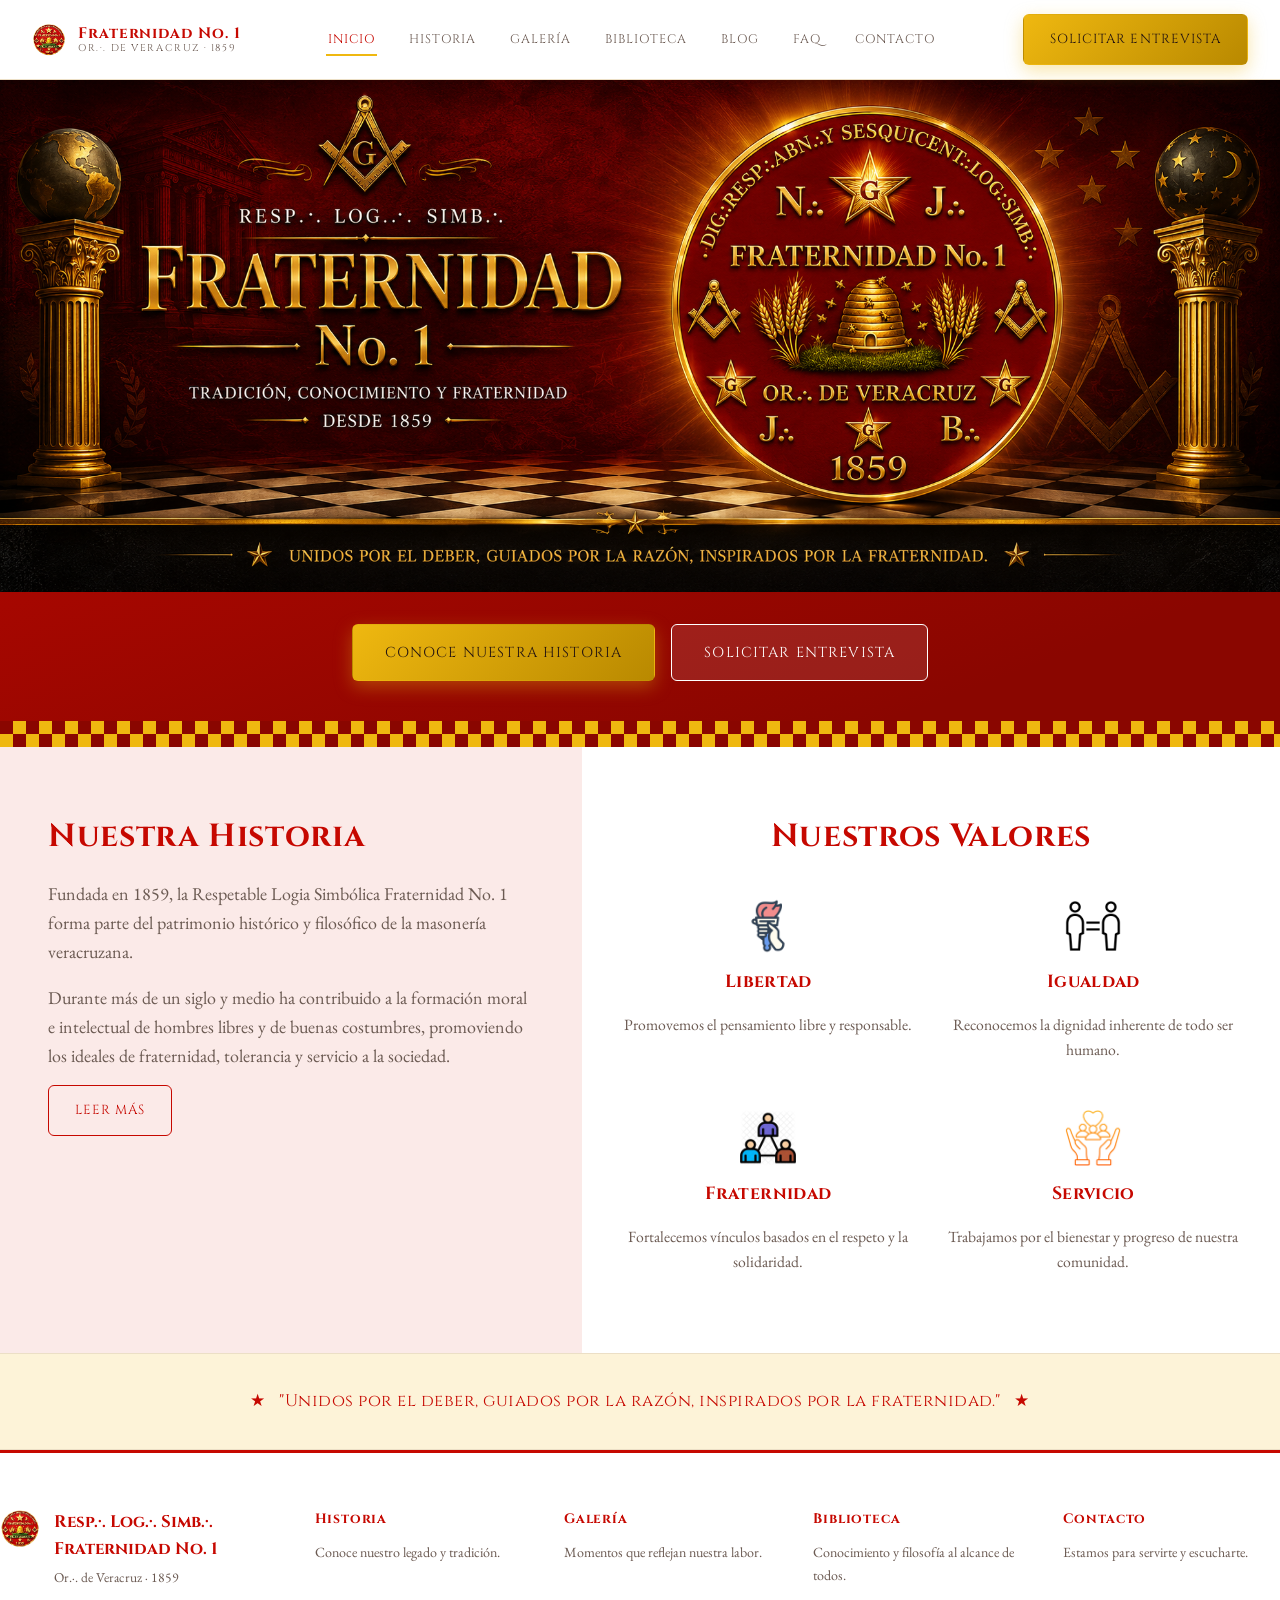
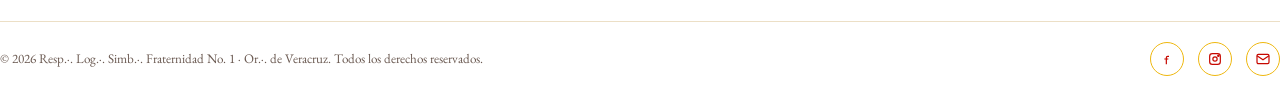
==== commit cf8d5458: "Replace banner image in index.html" ====
--- a/index.html
+++ b/index.html
@@ -45,7 +45,7 @@
 
   <section class="heroe">
     <div class="heroe-imagen">
-      <img src="assets/img/banner.png" alt="Fraternidad No. 1 · Resp.·. Log.·. Simb.·. · Or.·. de Veracruz · Desde 1859">
+      <img src="assets/img/banner2.png" alt="Fraternidad No. 1 · Resp.·. Log.·. Simb.·. · Or.·. de Veracruz · Desde 1859">
     </div>
     <div class="heroe-botones">
       <a href="historia.html" class="btn btn-oro btn-grande">Conoce Nuestra Historia</a>
